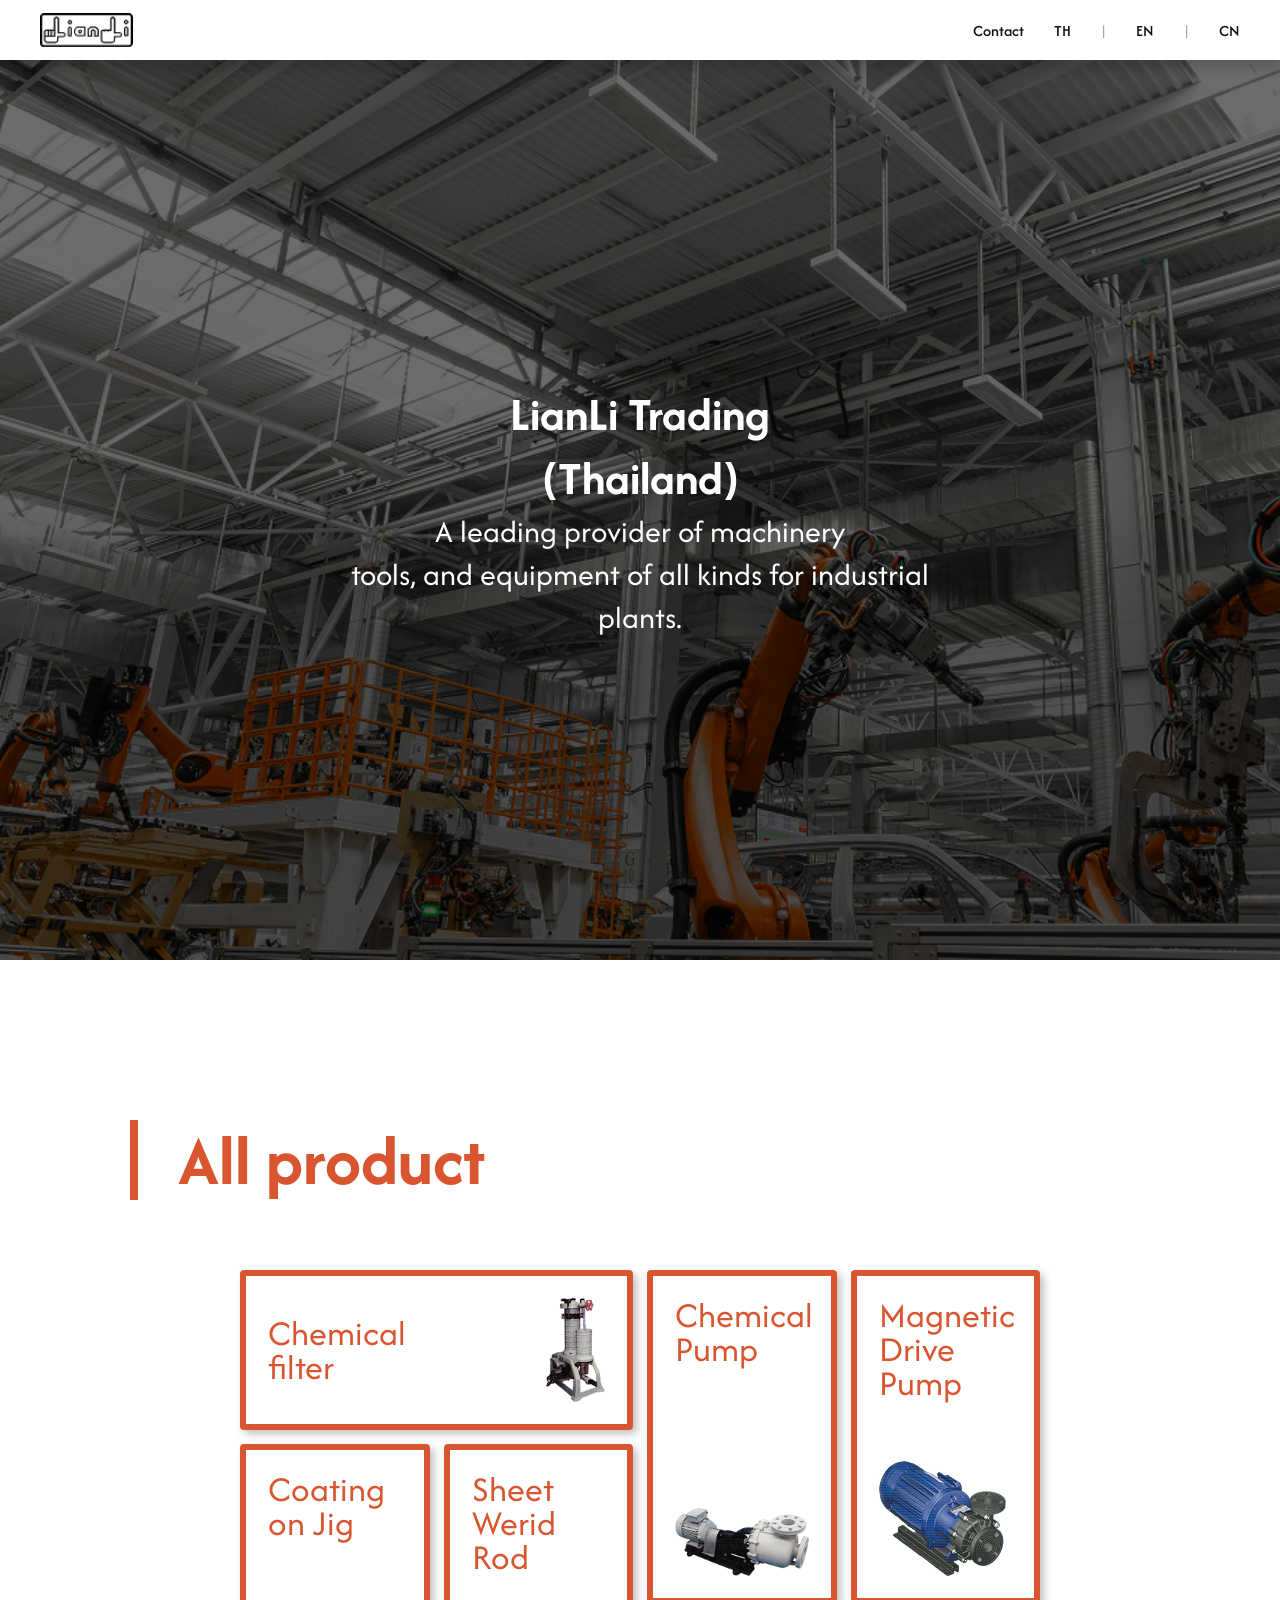
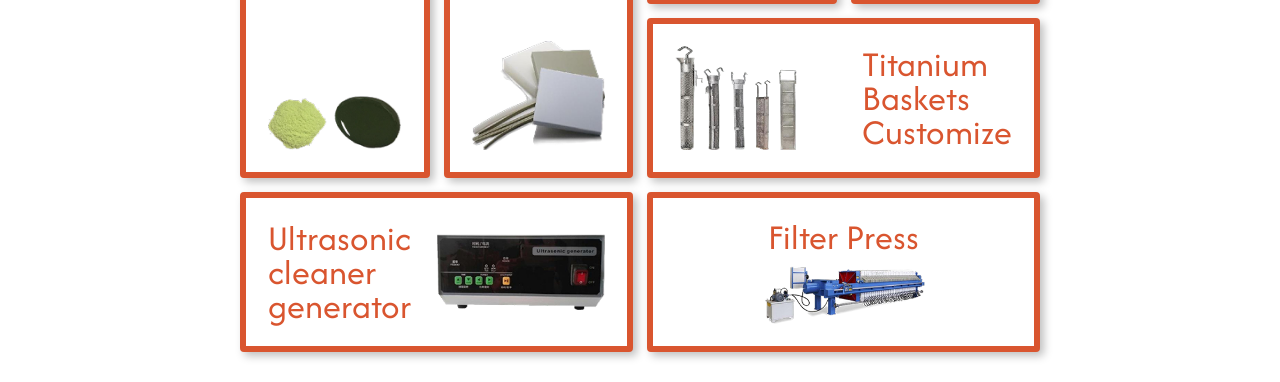
==== index.html @ a281b536 "Add files via upload" ====
<!DOCTYPE html>
<html lang="en">
<head>
  <meta charset="UTF-8">
  <meta name="viewport" content="width=device-width, initial-scale=1.0">
  <title>LianLi Trading</title>

  <link href="https://fonts.googleapis.com/css2?family=Afacad:wght@400;700&display=swap" rel="stylesheet">
  <link rel="stylesheet" href="index.css">

  <script src="script.js" defer></script>
</head>

<body>

<header class="style_tab_menu">
  <div class="logo">
    <img src="mainpage/Lianli_logo.png" alt="Logo">
  </div>

  <ul class="menu-list">
    <li><a href="#">Contact</a></li>
    <li><a href="#" onclick="setLang('th')">TH</a></li>
    <li class="divider">|</li>
    <li><a href="#" onclick="setLang('en')">EN</a></li>
    <li class="divider">|</li>
    <li><a href="#" onclick="setLang('cn')">CN</a></li>
  </ul>
</header>

<section class="hero reveal">
  <img src="mainpage/Hero_picture.png" alt="Hero Image" class="hero-img">

  <div class="hero-content">
    <h1>
      <span data-lang="en">LianLi Trading<br>(Thailand)</span>
      <span data-lang="th">เหลียนหลี่ เทรดดิ้ง<br>(ประเทศไทย)</span>
      <span data-lang="cn">联利贸易<br>（泰国）</span>
    </h1>

    <p>
      <span data-lang="en">
        A leading provider of machinery<br>
        tools, and equipment of all kinds for industrial plants.
      </span>

      <span data-lang="th">
        ผู้นำด้านการจัดหาเครื่องจักร<br>
        เครื่องมือ และอุปกรณ์สำหรับโรงงานอุตสาหกรรม
      </span>

      <span data-lang="cn">
        为工业工厂提供各类机械<br>
        工具和设备的领先供应商。
      </span>
    </p>
  </div>
</section>


<div class="section-title reveal">
  <span class="bar"></span>

  <h2>
    <span data-lang="en">All product</span>
    <span data-lang="th">สินค้าทั้งหมด</span>
    <span data-lang="cn">所有产品</span>
  </h2>
</div>




<section class="product-grid">

  <a href="chemical_filter.html" class="box big-wide reveal">
    <h2>Chemical<br>filter</h2>
    <img src="mainpage/select_photo/Chemical filter.png">
  </a>

  <a href="chemical_pump.html" class="box tall reveal">
    <h2>Chemical<br>Pump</h2>
    <img src="mainpage/select_photo/Chemical Pump 2.png">
  </a>

  <a href="#" class="box tall reveal">
    <h2>Magnetic<br>Drive Pump</h2>
    <img src="mainpage/select_photo/Magnetic drive Pump.png">
  </a>

  <a href="#" class="box small reveal">
    <h2>Coating<br>on Jig</h2>
    <img src="mainpage/select_photo/Coating on Jig.png">
  </a>

  <a href="#" class="box small reveal">
    <h2>Sheet<br>Werid Rod</h2>
    <img src="mainpage/select_photo/Sheet werid rod.png">
  </a>

  <a href="#" class="box wide reveal">
    <img src="mainpage/select_photo/Titanium Baskets Customiz.png">
    <h2>Titanium<br>Baskets<br>Customize</h2>
  </a>

  <a href="#" class="box long reveal">
    <h2>Ultrasonic<br>cleaner<br>generator</h2>
    <img class="imgbiger" src="mainpage/select_photo/Gleaner Generator.png">
  </a>

  <a href="#" class="box medium reveal">
    <h2>Filter Press</h2>
    <img class="imgbiger" src="mainpage/select_photo/Filter press.png">
  </a>

</section>

</body>
</html>
---- index.css ----
* {
  margin: 0;
  padding: 0;
  box-sizing: border-box;
}

body {
  font-family: 'Afacad', sans-serif;
  background-color: #ffffff;
}

/* ------------------- */
/* Tab Menu */
/* ------------------- */

.style_tab_menu {
  width: 100%;
  height: 60px;
  background-color: white;

  box-shadow: 0px 8px 10px 1px rgba(0, 0, 0, 0.15);

  display: flex;
  align-items: center;
  justify-content: space-between;

  padding: 0 40px;

  position: sticky;
  top: 0;
  z-index: 1000;
}

/* Logo */

.logo {
  display: flex;
  align-items: center;
}

.logo img {
  height: 35px;
  width: auto;
  display: block;
}

/* Menu */

.menu-list {
  display: flex;
  align-items: center;
  gap: 30px;

  list-style: none;
  margin: 0;
  padding: 0;
}

.menu-list li {
  display: flex;
  align-items: center;
}

.menu-list a {
  color: #111;
  text-decoration: none;
  font-size: 16px;
  font-weight: 500;

  transition: color 0.3s ease;
}

.menu-list a:hover {
  color: #777;
}
.divider {
  color: #999;
  font-weight: 400;
}

.hero {
  position: relative;
  height: 100vh;
  overflow: hidden;
}

/* รูป */
.hero-img {
  width: 100%;
  height: 100%;
  object-fit: cover; /* สำคัญมาก */
}

/* overlay */
.hero::after {
  content: "";
  position: absolute;
  inset: 0;
  background: rgba(0,0,0,0.4);
}

/* text */
.hero-content {
  position: absolute;
  top: 50%;
  left: 50%;
  transform: translate(-50%, -50%);
  color: white;
  text-align: center;
  z-index: 1;
  font-size: 32px;
}

/* section ถัดไป */
.content {
  background: white;
  padding: 100px 40px;
}



/* select layout */
.product-grid {
  width: 90%;
  max-width: 800px;
  margin: 30px auto;

  display: grid;
  grid-template-columns: repeat(4, 1fr);
  grid-auto-rows: 160px;
  gap: 14px;
}

.box {
  border: 6px solid #d9552f;
  border-radius: 4px;
  background: white;
  box-shadow: 4px 4px 8px rgba(0,0,0,0.25);

  padding: 22px;
  display: flex;
  align-items: center;
  justify-content: space-between;
  overflow: hidden;
}

.box h2 {
  margin: 0;
  color: #d9552f;
  font-family: 'Afacad', sans-serif;
  font-size: 36px;
  line-height: 0.95;
  font-weight: 400;
}

.box img {
  max-width: 100%;
  max-height: 100%;
  object-fit: contain;
}
.box .imgbiger {
  max-width: 50%;
  max-height: 100%;
  object-fit: contain;
}

/* ขนาดของแต่ละกล่อง */
.big-wide {
  grid-column: span 2;
  grid-row: span 1;
}

.tall {
  grid-column: span 1;
  grid-row: span 2;
  flex-direction: column;
  align-items: flex-start;
}

.small {
  grid-column: span 1;
  grid-row: span 2;
  flex-direction: column;
  align-items: flex-start;
}

.wide {
  grid-column: span 2;
  grid-row: span 1;
}

.long {
  grid-column: span 2;
  grid-row: span 1;
}

.medium {
  grid-column: span 2;
  grid-row: span 1;
  flex-direction: column;
}

.box {
  transition: all 0.25s ease;
}

.box:hover {
  background-color: #d9552f; /* สีส้ม */
}

.box:hover h2 {
  color: white; /* ตัวอักษรขาว */
}
.box,
.box:hover,
.box:focus,
.box:active {
  text-decoration: none;
}

.reveal {
  opacity: 0;
  transform: translateY(40px);
  transition: opacity 0.6s ease, transform 0.6s ease;
}

.reveal.show {
  opacity: 1;
  transform: translateY(0);
}

.section-title {
  display: flex;
  align-items: center;
  gap: 0px;
  margin-top: 120px;
}
.section-title-minor {
  gap: 16px;
  margin: 30px ;
  margin-left: 160px;
  font-weight: bold;
  font-size: 28px;
  color: #d9552f;
  margin-top: 120px;
  }

.bar {
  margin: 40px; 
  margin-left: 130px; 
  width: 8px;
  height: 80px;
  background: #d9552f;
}
.title-text {
  display: flex;
  flex-direction: column;
}
.section-title h2 {
  font-size: 72px;
  color: #d9552f;
  font-weight: bold;
}

.section-title h5 {
  
  font-size: 36px;
  color: #d9552f;
  font-weight: 400;
}

.image-container{
    display: flex;
    justify-content: center;
    width: 100%;
    padding: 20px;
    box-sizing: border-box;
    margin-top: 60px;
}

/* รูปภาพ */
.image-container img{
    width: 100%;
    max-width: 700px;   /* ขนาดสูงสุดบนจอใหญ่ */
    height: auto;       /* รักษาสัดส่วนรูป */
    display: block;
}

.image-container-minor{
    display: flex;
    justify-content: center;
    width: 100%;
    padding: 20px;
    box-sizing: border-box;
    margin-top: 60px;
}
.image-container-minor img{
    width: 30%;
    max-width: 700px;   /* ขนาดสูงสุดบนจอใหญ่ */
    height: auto;       /* รักษาสัดส่วนรูป */
    display: block;
}

.image-container-big{
    display: flex;
    justify-content: center;   /* จัดกึ่งกลางแนวนอน */
    align-items: center;       /* จัดกึ่งกลางแนวตั้ง (ถ้าต้องการ) */
    width: 100%;
    padding: 20px;
    box-sizing: border-box;
    margin-top: 10px;
}

/* รูปภาพ */
.image-container-big img{
    width: 100%;
    max-width: 500px;   /* ขนาดสูงสุดบนจอใหญ่ */
    height: auto;       /* รักษาสัดส่วนรูป */
    display: block;
}

.text-center{
    display: flex;
    justify-content: center;
    align-items: center;

    text-align: center;

    font-size: 64px;   /* ขนาดฟอนต์ */
    color: #d9552f;      /* สีตัวอักษร */
    margin-top: 60px;
    margin-bottom: 60px;
    font-weight: bold; /* ความหนา */
}

.diagram-box{
  position: relative;
  width: 100%;
  max-width: 900px;
  margin: auto;
  margin-top: 60px;
}

.diagram-box img{
    width: 70%;
    display: block;
    margin: auto;
}

.diagram-svg{
  position: absolute;
  inset: 0;
  width: 100%;
  height: 100%;
}

.label-text{
  fill: #d9552f;
  font-size: 20px;
  font-weight: bold;
}

.label-text-th{
  fill: #d9552f;
  font-size: 18px;
  font-weight: bold;
}
.Construction-text {
  text-align: center;   /*  จัดข้อความให้อยู่กลาง */
  margin-top: 80px;     /* เว้นจากด้านบน */
  margin-bottom: -60px;
  font-size: 24px;
  font-family: 'Afacad', sans-serif;
  font-weight: bold;
  color :#D65A31;
}

.Table-head-text {
  text-align: center;   /*  จัดข้อความให้อยู่กลาง */
  margin-top: 80px;     /* เว้นจากด้านบน */
  margin-bottom: -80px;
  font-size: 24px;
  font-family: 'Afacad', sans-serif;
  font-weight: bold;
  color :#D65A31;
}

.Construction-text-lower {
  text-align: center;   /*  จัดข้อความให้อยู่กลาง */
  margin-top: 40px;     /* เว้นจากด้านบน */
  margin-bottom: -60px;
  font-size: 18px;
  font-family: 'Afacad', sans-serif;
  font-weight: bold;
  color :#D65A31;
}

table {
  border-collapse: collapse;
  width: 40%;
  font-family: Arial, sans-serif;
  margin: 0 auto;   /* ทำให้ตารางอยู่กึ่งกลาง */
  margin-top: 90px;     /* เว้นจากด้านบน */
}

th {
  background-color: #D65A31;
  color: white;
}

th, td {
  border: 1px solid #ddd;
  padding: 10px;
  text-align: center;
}

tr:nth-child(even) {
  background-color: #f9f9f9;
}

.product-container{
    display: flex;
    justify-content: center;
    align-items: flex-start;
    margin-top: 60px;
    gap: 40px;

    flex-wrap: wrap;
}
.product{
    text-align: center;
}

.product img{
    width: 250px;
    height: auto;
    display: block;
}

.product p{
    margin-top: 15px;
    font-size: 20px;
    color: #d9552f;
}
.list-container {
  display: flex;
  gap: 60px; /* ระยะห่างระหว่าง 2 ฝั่ง */
      color :#D65A31;
      justify-content: center;
      margin-top: 80px;
}
.list-container ul li{
  list-style-type: disc;
  padding-left: 20px;
  font-family: 'Afacad', sans-serif;
  font-size: 20px;
}

.ball-symbol {
    display: inline-block;
    width: 14px;
    height: 14px;
  }

  /* ● สีเขียว */
  .ball-green {
    background: #72b34a;
    border-radius: 50%;
  }

  /* ○ สีเหลือง */
  .ball-yellow {
    background: #ffe600;
    border-radius: 50%;
  }

  /* ▲ สีแดง */
  .ball-red {
    background: red;
    border-radius: 50%;
  }

  /* ✕ สีดำ */
  .ball-black {
    background: black;
    border-radius: 50%;
  }
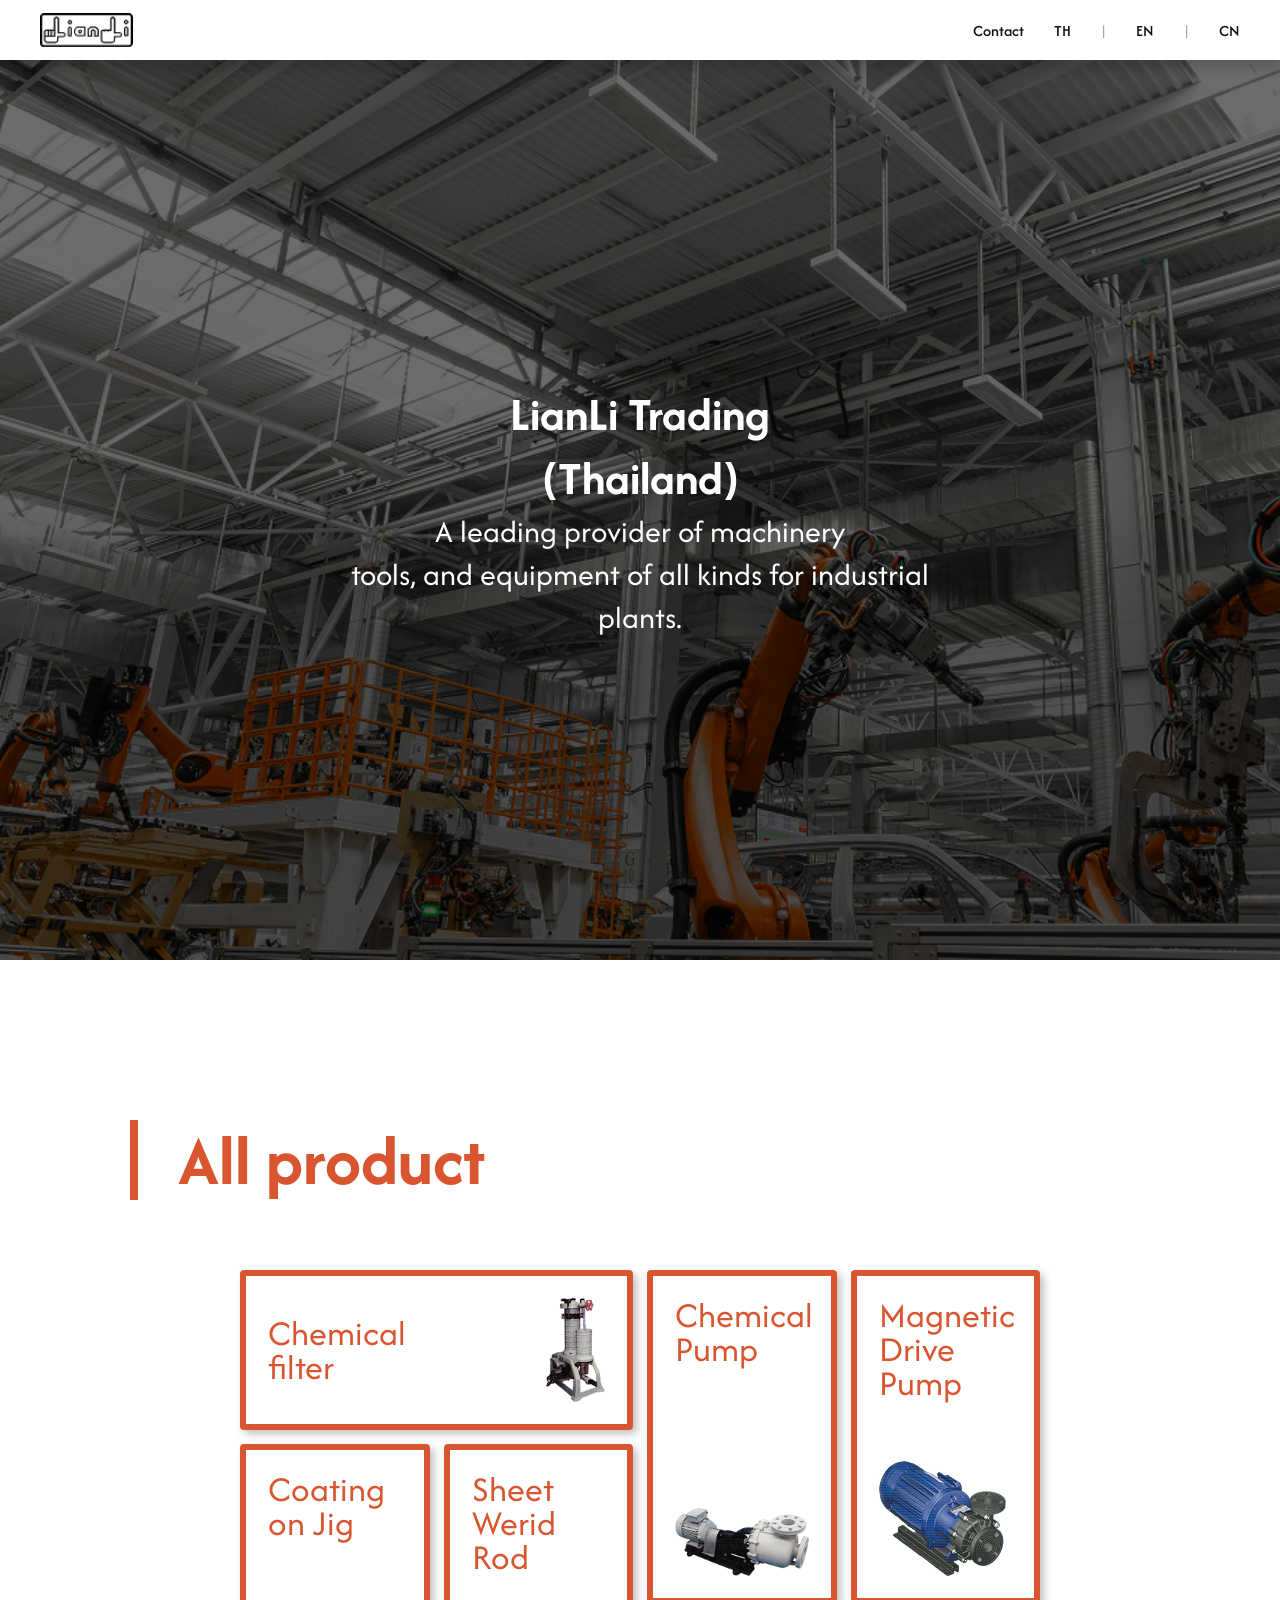
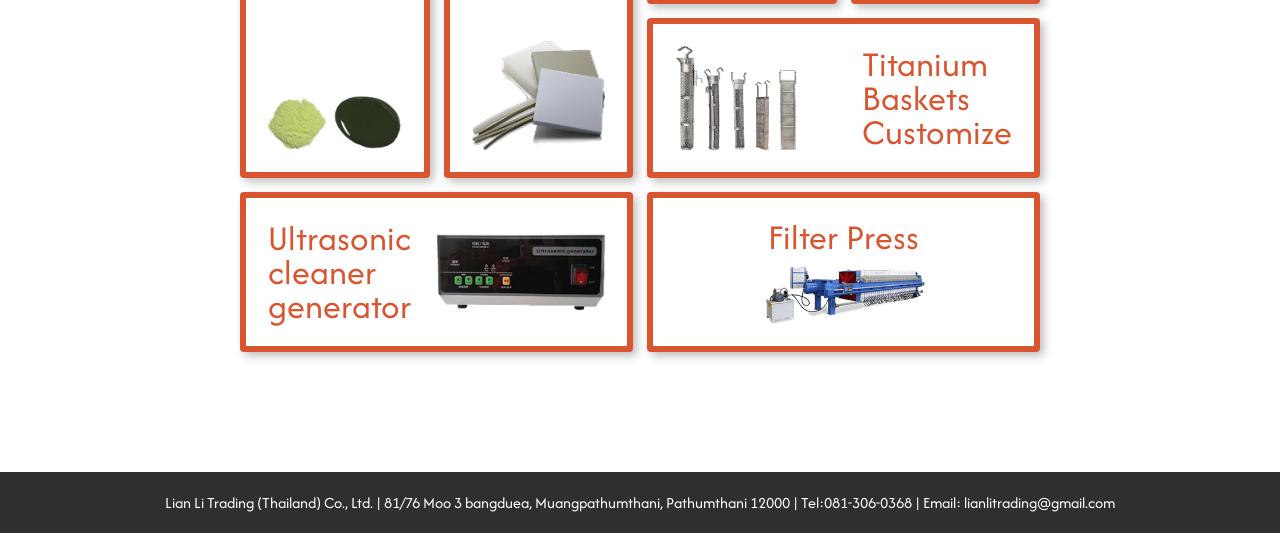
==== commit 5b55d167: "Add files via upload" ====
--- a/index.html
+++ b/index.html
@@ -15,11 +15,13 @@
 
 <header class="style_tab_menu">
   <div class="logo">
-    <img src="mainpage/Lianli_logo.png" alt="Logo">
+    <a href="index.html">
+      <img src="mainpage/Lianli_logo.png" alt="Logo">
+    </a>
   </div>
 
   <ul class="menu-list">
-    <li><a href="#">Contact</a></li>
+    <li><a href="#contact">Contact</a></li>
     <li><a href="#" onclick="setLang('th')">TH</a></li>
     <li class="divider">|</li>
     <li><a href="#" onclick="setLang('en')">EN</a></li>
@@ -35,7 +37,7 @@
     <h1>
       <span data-lang="en">LianLi Trading<br>(Thailand)</span>
       <span data-lang="th">เหลียนหลี่ เทรดดิ้ง<br>(ประเทศไทย)</span>
-      <span data-lang="cn">联利贸易<br>（泰国）</span>
+      <span data-lang="cn">联力贸易<br>（泰国）</span>
     </h1>
 
     <p>
@@ -83,7 +85,7 @@
     <img src="mainpage/select_photo/Chemical Pump 2.png">
   </a>
 
-  <a href="#" class="box tall reveal">
+  <a href="magnetic_drive_pump.html" class="box tall reveal">
     <h2>Magnetic<br>Drive Pump</h2>
     <img src="mainpage/select_photo/Magnetic drive Pump.png">
   </a>
@@ -108,12 +110,65 @@
     <img class="imgbiger" src="mainpage/select_photo/Gleaner Generator.png">
   </a>
 
-  <a href="#" class="box medium reveal">
+  <a href="filter_press.html" class="box medium reveal">
     <h2>Filter Press</h2>
     <img class="imgbiger" src="mainpage/select_photo/Filter press.png">
   </a>
 
 </section>
 
+
+
+
+
+<footer id="contact" class="footer">
+    <p>
+        
+        <span data-lang="en">Lian Li Trading (Thailand) Co., Ltd. |
+        81/76 Moo 3 bangduea, Muangpathumthani, Pathumthani 12000 |
+        Tel:081-306-0368 |
+        Email: lianlitrading@gmail.com</span>
+        <span data-lang="th">Lian Li Trading (Thailand) Co., Ltd. | 
+81/76 หมู่ 3 บางเดื่อ เมืองปทุมธานี ปทุมธานี 12000 | 
+โทร:081-306-0368 | 
+อีเมล์: lianlitrading@gmail.com</span>
+        <span data-lang="cn">聯力貿易（泰國）有限公司|
+81/76 Moo 3 bangduea, Muangpathumthani, 巴吞他尼 12000 |
+電話：081-306-0368 |
+電子郵件：lianlitrading@gmail.com</span>
+    </p>
+</footer>
+
+
+
+
+
+
+
+
+
+
+
+
+
+
+
+
+
+
+
+
+
+
+
+
+
+
+
+
+
+
+
+
 </body>
 </html>
--- a/index.css
+++ b/index.css
@@ -348,6 +348,12 @@
     margin: auto;
 }
 
+.diagram img{
+    width: 70%;
+    display: block;
+    margin: auto;
+}
+
 .diagram-svg{
   position: absolute;
   inset: 0;
@@ -433,9 +439,8 @@
 }
 
 .product img{
-    width: 250px;
-    height: auto;
-    display: block;
+    height: 160px;
+    width: auto;
 }
 
 .product p{
@@ -449,6 +454,14 @@
       color :#D65A31;
       justify-content: center;
       margin-top: 80px;
+}
+.list-container-paragraph {
+  display: flex;
+  gap: 60px; /* ระยะห่างระหว่าง 2 ฝั่ง */
+  color :#D65A31;
+  justify-content: flex-start;
+  margin-top: 80px;
+  padding-left: 120px; /* เว้นจากขอบซ้าย */
 }
 .list-container ul li{
   list-style-type: disc;
@@ -487,4 +500,41 @@
     border-radius: 50%;
   }
 
-
+  .box_text {
+    fill: none;
+    stroke: #D65A31;
+    stroke-width: 4;
+}
+
+.connector {
+    stroke: #D65A31;
+    stroke-width: 5;
+}
+
+
+
+.footer{
+    width:100%;
+    background:#2f2f2f;
+    color:#ffffff;
+    text-align:center;
+    padding:20px 10px;
+    font-size:16px;
+    margin-top: 120px;
+}
+
+.footer p{
+    margin:0;
+}
+
+html{
+    scroll-behavior:smooth;
+}
+
+#contact{
+    scroll-margin-top:80px;
+}
+
+
+
+
